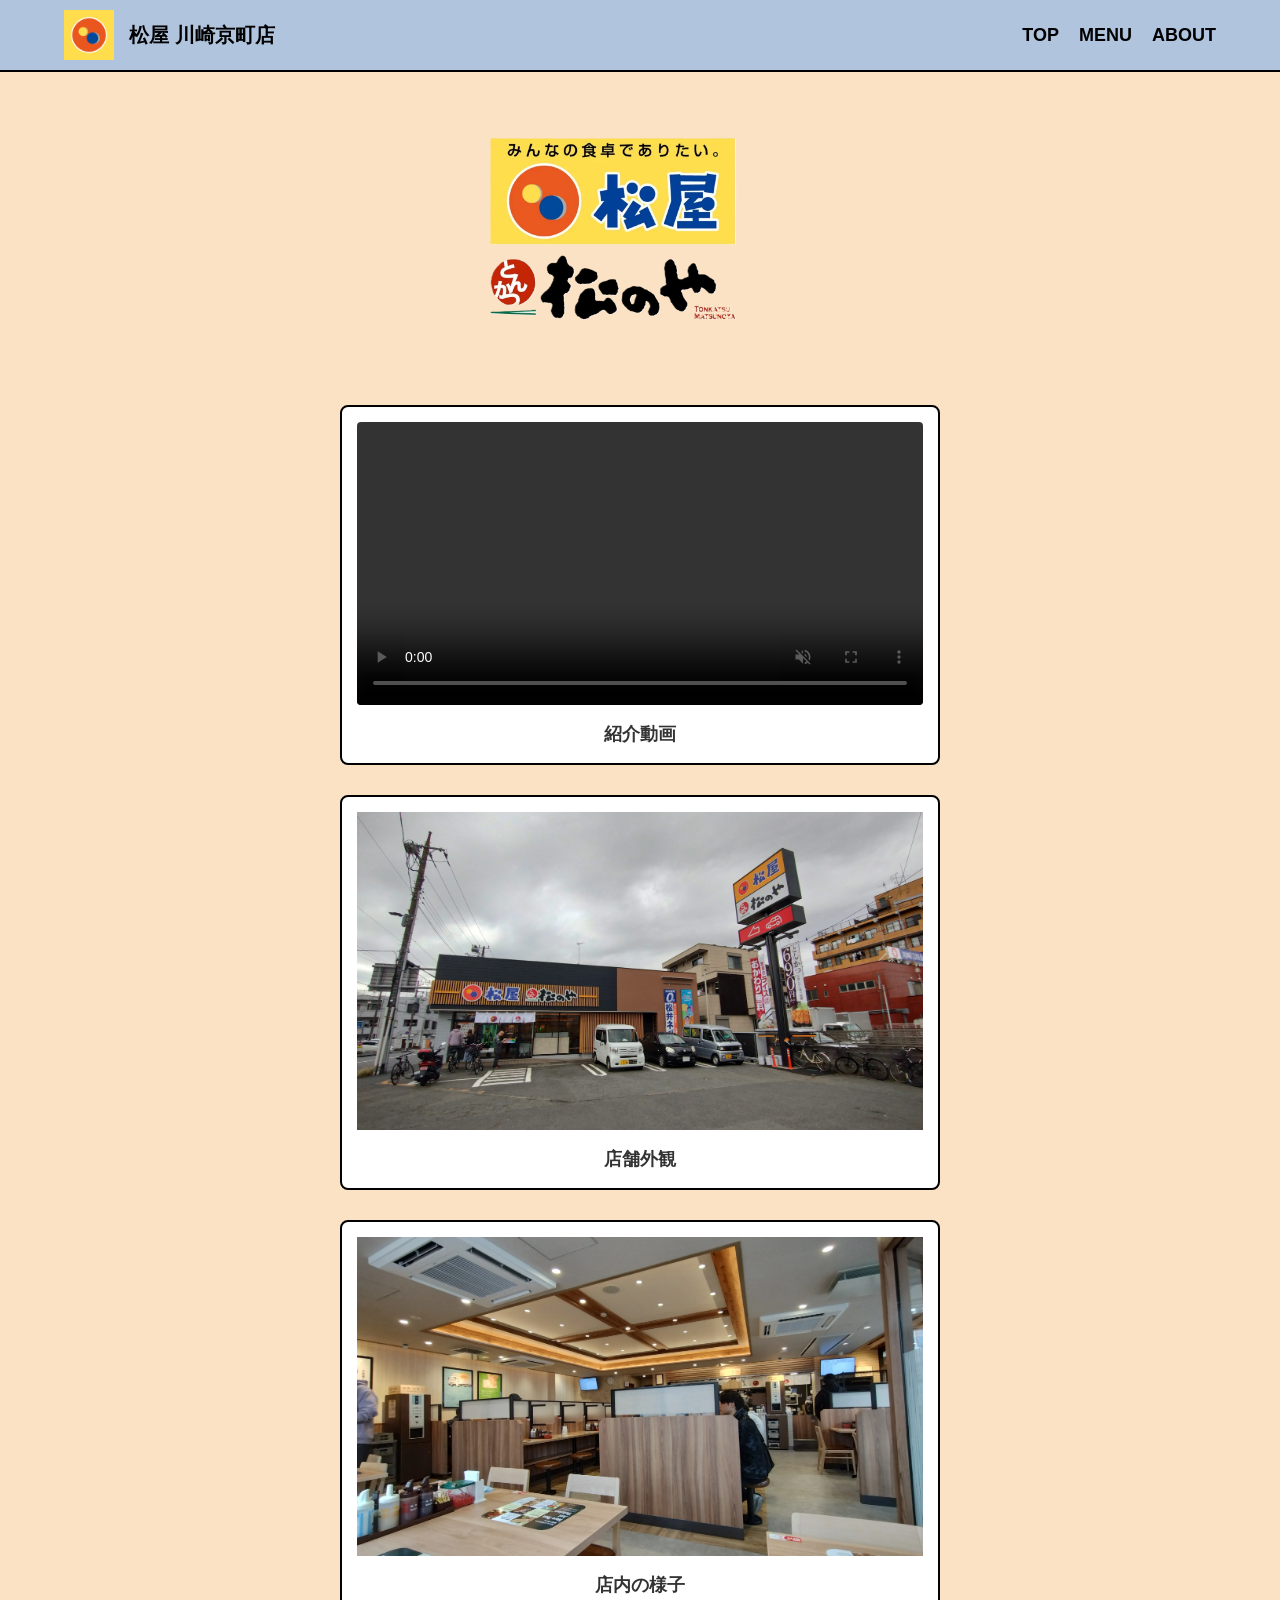
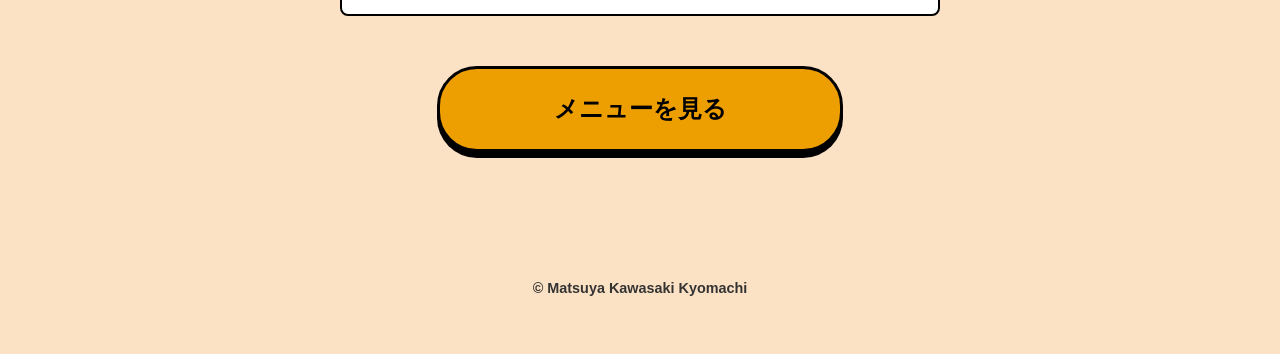
==== index.html @ 9bbebf36 "firstcommit" ====
<!DOCTYPE html>
<html lang="ja">
<head>
    <meta charset="utf-8">
    <meta name="viewport" content="width=device-width, initial-scale=1.0">
    <title>松屋 川崎京町店</title>
    <link rel="stylesheet" href="css/style2.css">
</head>
<body>
    <header class="site-header">
        <div class="logo-area">
            <img src="images/icon.png" alt="店舗ロゴ" class="logo-img">
            <div class="logo-text">松屋 川崎京町店</div>
        </div>
        <nav class="nav">
            <ul>
                <li><a href="index.html">TOP</a></li>
                <li><a href="menu.html">MENU</a></li>
                <li><a href="about.html">ABOUT</a></li>
            </ul>
        </nav>
    </header>

    <main class="container">
        <div class="hero-section">
            <img src="images/logo.png" alt="松屋ロゴ" class="main-logo">
        </div>

        <div class="gallery">
            <div class="photo-card">
                <video src="video/movie.mp4" controls autoplay muted loop class="promo-video" ></video>
                <p>紹介動画</p>
            </div>
            <div class="photo-card">
                <img src="images/gaimen.png" alt="松屋外観">
                <p>店舗外観</p>
            </div>
            <div class="photo-card">
                <img src="images/naimen.png" alt="松屋内観">
                <p>店内の様子</p>
            </div>
        </div>

        <div class="btn-area">
            <a href="menu.html" class="btn-order">メニューを見る</a>
        </div>
    </main>

    <footer>
        <p>&copy; Matsuya Kawasaki Kyomachi</p>
    </footer>
</body>
</html>
---- css/style2.css ----
@charset "UTF-8";

body {
    background-color: #fce2c4;
    color: #333;
    font-family: "Helvetica Neue", Arial, "Hiragino Kaku Gothic ProN", "Hiragino Sans", sans-serif;
    margin: 0;
    text-align: center;
    line-height: 1.6;
    font-weight: bold;
}

.site-header {
    display: flex;
    justify-content: space-between;
    align-items: center;
    padding: 10px 5%;
    background-color: #b0c4de;
    border-bottom: 2px solid #000;
    position: sticky;
    top: 0;
    z-index: 1000;
}

.logo-area {
    display: flex;
    align-items: center;
}

.logo-img {
    height: 50px;
    width: auto;
    margin-right: 15px;
}

.logo-text {
    font-weight: bold;
    font-size: 20px;
    color: #000;
}

.nav ul {
    display: flex;
    list-style: none;
    margin: 0;
    padding: 0;
}

.nav li {
    margin-left: 20px;
}

.nav a {
    text-decoration: none;
    color: #000;
    font-weight: bold;
    font-size: 18px;
    transition: color 0.3s;
}

.nav a:hover {
    color: #cda16f;
}

.container {
    max-width: 800px;
    margin: 0 auto;
    padding: 20px;
}

.hero-section {
    padding: 40px 0;
}

.main-logo {
    max-width: 400px;
    width: 90%;
    height: auto;
}

.gallery {
    display: flex;
    flex-direction: column;
    gap: 30px;
    align-items: center;
}

.photo-card {
    background: #fff;
    padding: 15px;
    border-radius: 8px;
    border: 2px solid #000;
    width: 100%;
    max-width: 600px;
    box-sizing: border-box;
}

.promo-video {
    width: 100%;
    height: auto;
    display: block;
    border-radius: 4px;
}

.photo-card img {
    width: 100%;
    height: auto;
    display: block;
}

.photo-card p {
    margin-top: 15px;
    margin-bottom: 0;
    font-weight: bold;
    font-size: 1.1rem;
}

.btn-area {
    margin: 50px 0;
}

.btn-order {
    display: flex;
    align-items: center;
    justify-content: center;
    background-color: #ed9e01;
    color: #000;
    width: 400px;
    max-width: 90%;
    height: 80px;
    margin: 0 auto;
    text-decoration: none;
    font-weight: bold;
    font-size: 1.5rem;
    border: 3px solid #000;
    border-radius: 40px;
    box-shadow: 0 6px 0 #000;
    transition: all 0.1s;
    position: relative;
    top: 0;
}

.btn-order:hover {
    background-color: #b88d5a;
}

.btn-order:active {
    top: 4px;
    box-shadow: 0 2px 0 #000;
}

footer {
    padding: 40px 0;
    font-size: 0.9rem;
}

@media (max-width: 600px) {
    .site-header {
        flex-direction: column;
        padding: 10px;
    }
    .logo-area {
        margin-bottom: 10px;
    }
    .nav li {
        margin: 0 10px;
    }
}
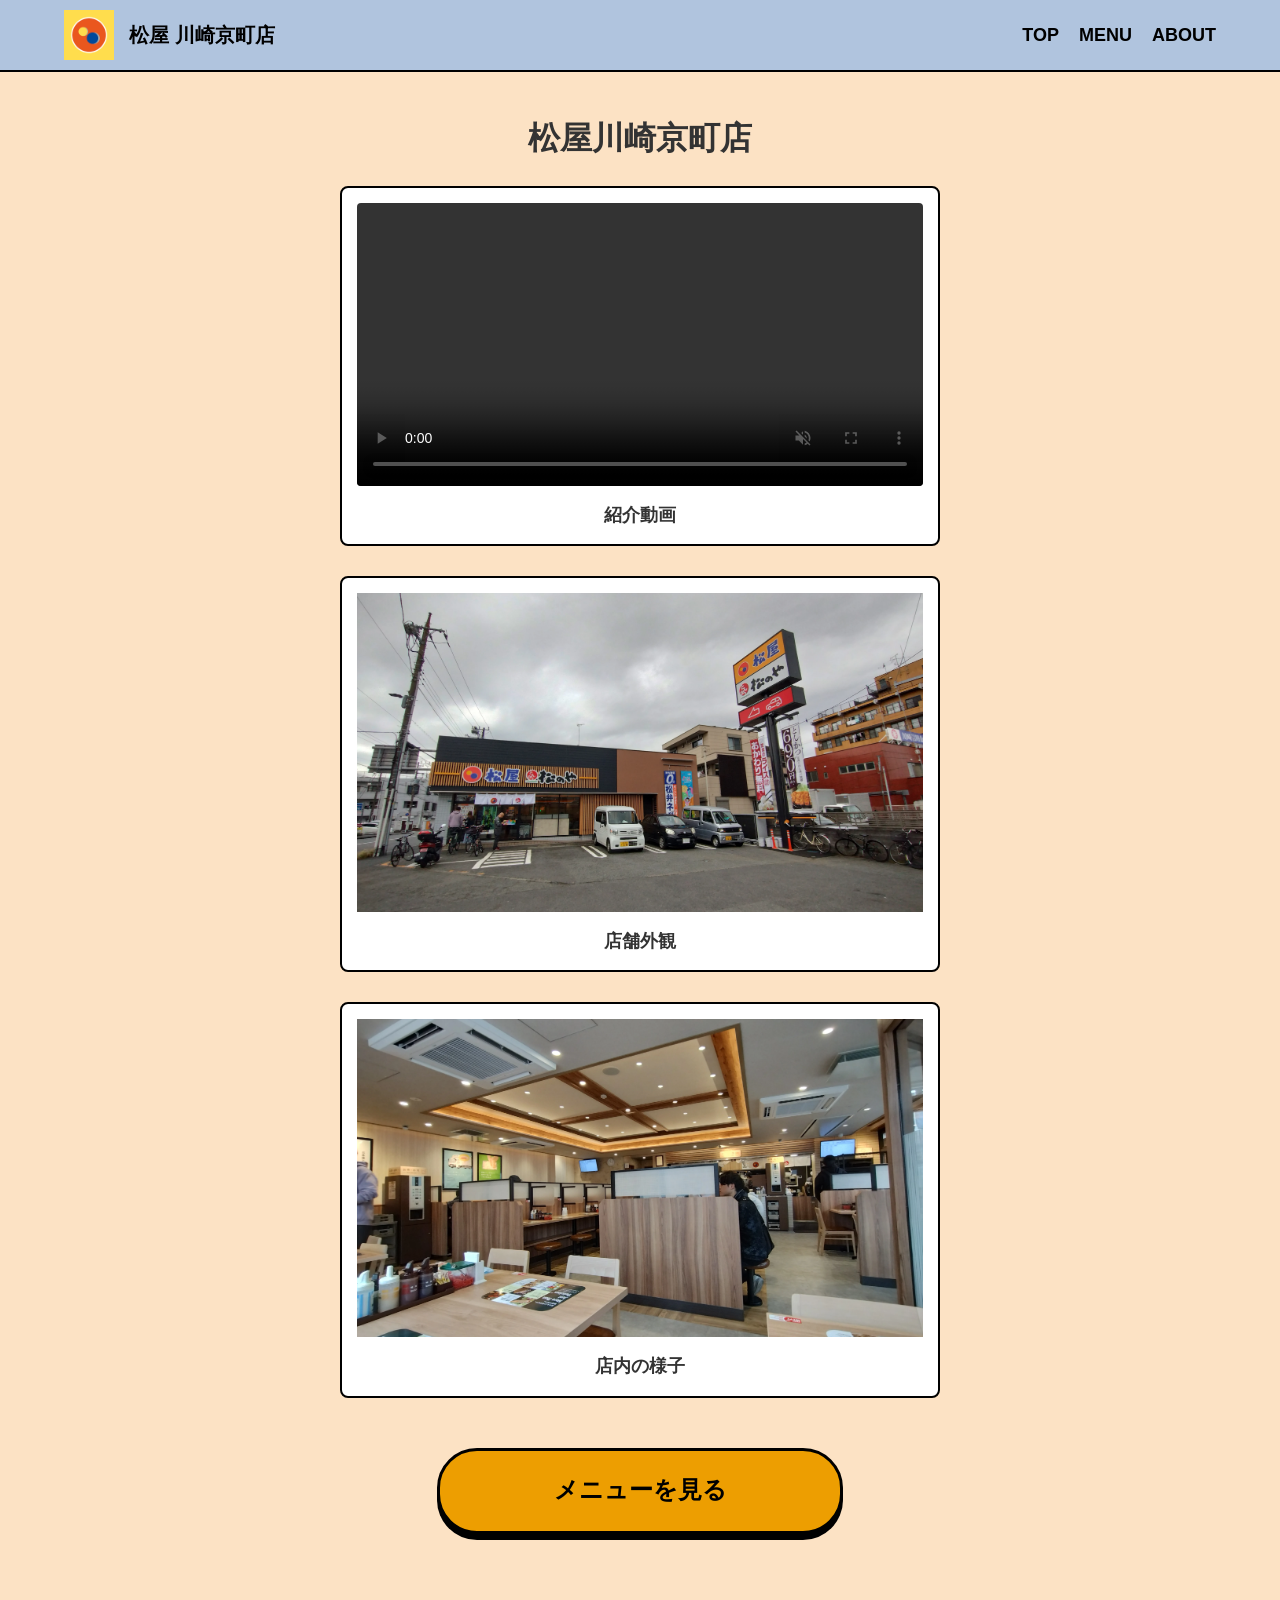
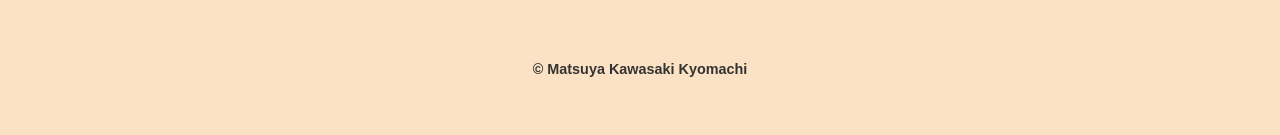
==== commit 1c53fb74: "1" ====
--- a/index.html
+++ b/index.html
@@ -7,6 +7,8 @@
     <link rel="stylesheet" href="css/style2.css">
 </head>
 <body>
+    <scriopt src="js/script.js"></script>
+    <script src="https://cdn.jsdelivr.net/npm/gsap@3.13.0/dist/gsap.min.js"></script>
     <header class="site-header">
         <div class="logo-area">
             <img src="images/icon.png" alt="店舗ロゴ" class="logo-img">
@@ -22,9 +24,7 @@
     </header>
 
     <main class="container">
-        <div class="hero-section">
-            <img src="images/logo.png" alt="松屋ロゴ" class="main-logo">
-        </div>
+        <h1>松屋川崎京町店</h1>
 
         <div class="gallery">
             <div class="photo-card">
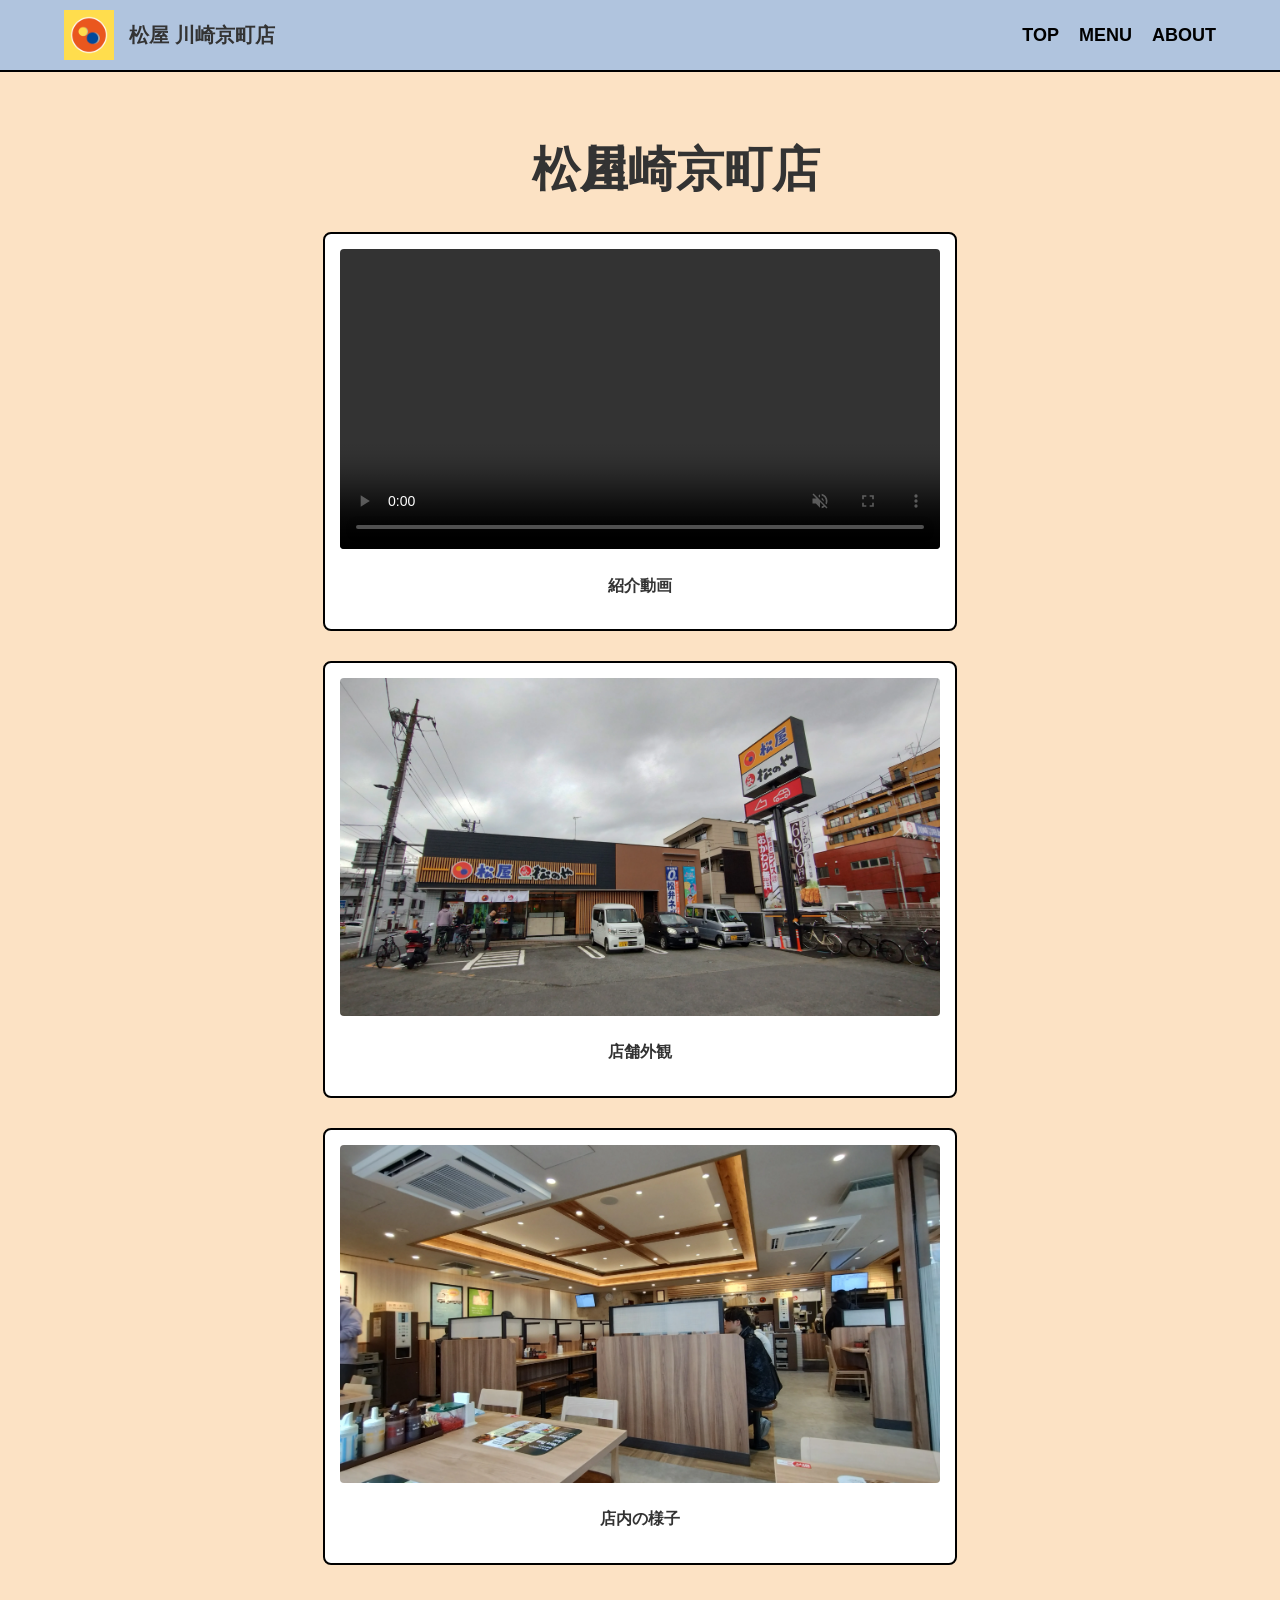
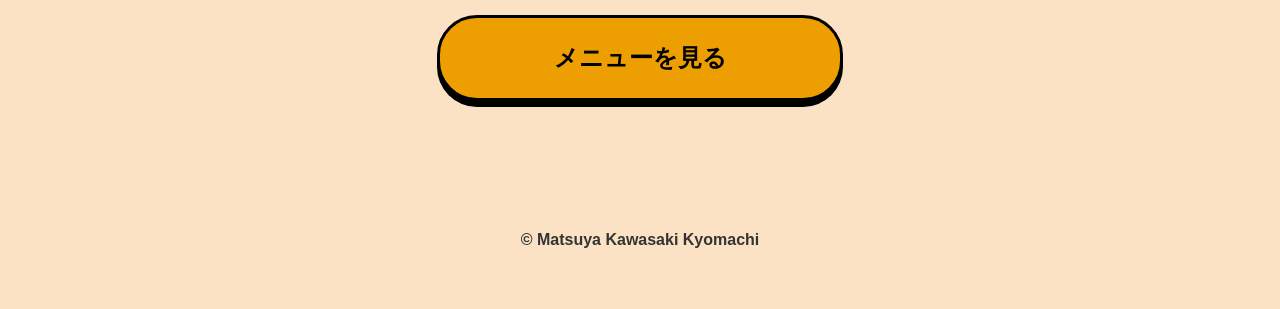
==== commit b386e4c9: "2" ====
--- a/index.html
+++ b/index.html
@@ -7,8 +7,10 @@
     <link rel="stylesheet" href="css/style2.css">
 </head>
 <body>
-    <scriopt src="js/script.js"></script>
+
     <script src="https://cdn.jsdelivr.net/npm/gsap@3.13.0/dist/gsap.min.js"></script>
+    <script src="js/script.js"></script>
+
     <header class="site-header">
         <div class="logo-area">
             <img src="images/icon.png" alt="店舗ロゴ" class="logo-img">
@@ -24,11 +26,14 @@
     </header>
 
     <main class="container">
-        <h1>松屋川崎京町店</h1>
+        <h1 class="title">
+            <span id="matsuya">松屋</span>
+            <span id="kawasaki">川崎京町店</span>
+        </h1>
 
         <div class="gallery">
             <div class="photo-card">
-                <video src="video/movie.mp4" controls autoplay muted loop class="promo-video" ></video>
+                <video src="video/movie.mp4" controls autoplay muted loop class="promo-video"></video>
                 <p>紹介動画</p>
             </div>
             <div class="photo-card">
@@ -49,5 +54,6 @@
     <footer>
         <p>&copy; Matsuya Kawasaki Kyomachi</p>
     </footer>
+
 </body>
-</html>+</html>
--- a/css/style2.css
+++ b/css/style2.css
@@ -29,14 +29,11 @@
 
 .logo-img {
     height: 50px;
-    width: auto;
     margin-right: 15px;
 }
 
 .logo-text {
-    font-weight: bold;
     font-size: 20px;
-    color: #000;
 }
 
 .nav ul {
@@ -53,13 +50,7 @@
 .nav a {
     text-decoration: none;
     color: #000;
-    font-weight: bold;
     font-size: 18px;
-    transition: color 0.3s;
-}
-
-.nav a:hover {
-    color: #cda16f;
 }
 
 .container {
@@ -68,14 +59,20 @@
     padding: 20px;
 }
 
-.hero-section {
-    padding: 40px 0;
+.title {
+    position: relative;
+    height: 60px;
+    margin: 40px 0;
+    font-size: 48px;
+    overflow: hidden;
 }
 
-.main-logo {
-    max-width: 400px;
-    width: 90%;
-    height: auto;
+.title span {
+    position: absolute;
+    top: 0;
+    left: 50%;
+    transform: translateX(-50%);
+    white-space: nowrap;
 }
 
 .gallery {
@@ -92,27 +89,12 @@
     border: 2px solid #000;
     width: 100%;
     max-width: 600px;
-    box-sizing: border-box;
 }
 
-.promo-video {
-    width: 100%;
-    height: auto;
-    display: block;
-    border-radius: 4px;
-}
-
+.promo-video,
 .photo-card img {
     width: 100%;
-    height: auto;
-    display: block;
-}
-
-.photo-card p {
-    margin-top: 15px;
-    margin-bottom: 0;
-    font-weight: bold;
-    font-size: 1.1rem;
+    border-radius: 4px;
 }
 
 .btn-area {
@@ -124,45 +106,18 @@
     align-items: center;
     justify-content: center;
     background-color: #ed9e01;
-    color: #000;
     width: 400px;
     max-width: 90%;
     height: 80px;
     margin: 0 auto;
-    text-decoration: none;
-    font-weight: bold;
     font-size: 1.5rem;
     border: 3px solid #000;
     border-radius: 40px;
+    text-decoration: none;
+    color: #000;
     box-shadow: 0 6px 0 #000;
-    transition: all 0.1s;
-    position: relative;
-    top: 0;
-}
-
-.btn-order:hover {
-    background-color: #b88d5a;
-}
-
-.btn-order:active {
-    top: 4px;
-    box-shadow: 0 2px 0 #000;
 }
 
 footer {
     padding: 40px 0;
-    font-size: 0.9rem;
 }
-
-@media (max-width: 600px) {
-    .site-header {
-        flex-direction: column;
-        padding: 10px;
-    }
-    .logo-area {
-        margin-bottom: 10px;
-    }
-    .nav li {
-        margin: 0 10px;
-    }
-}
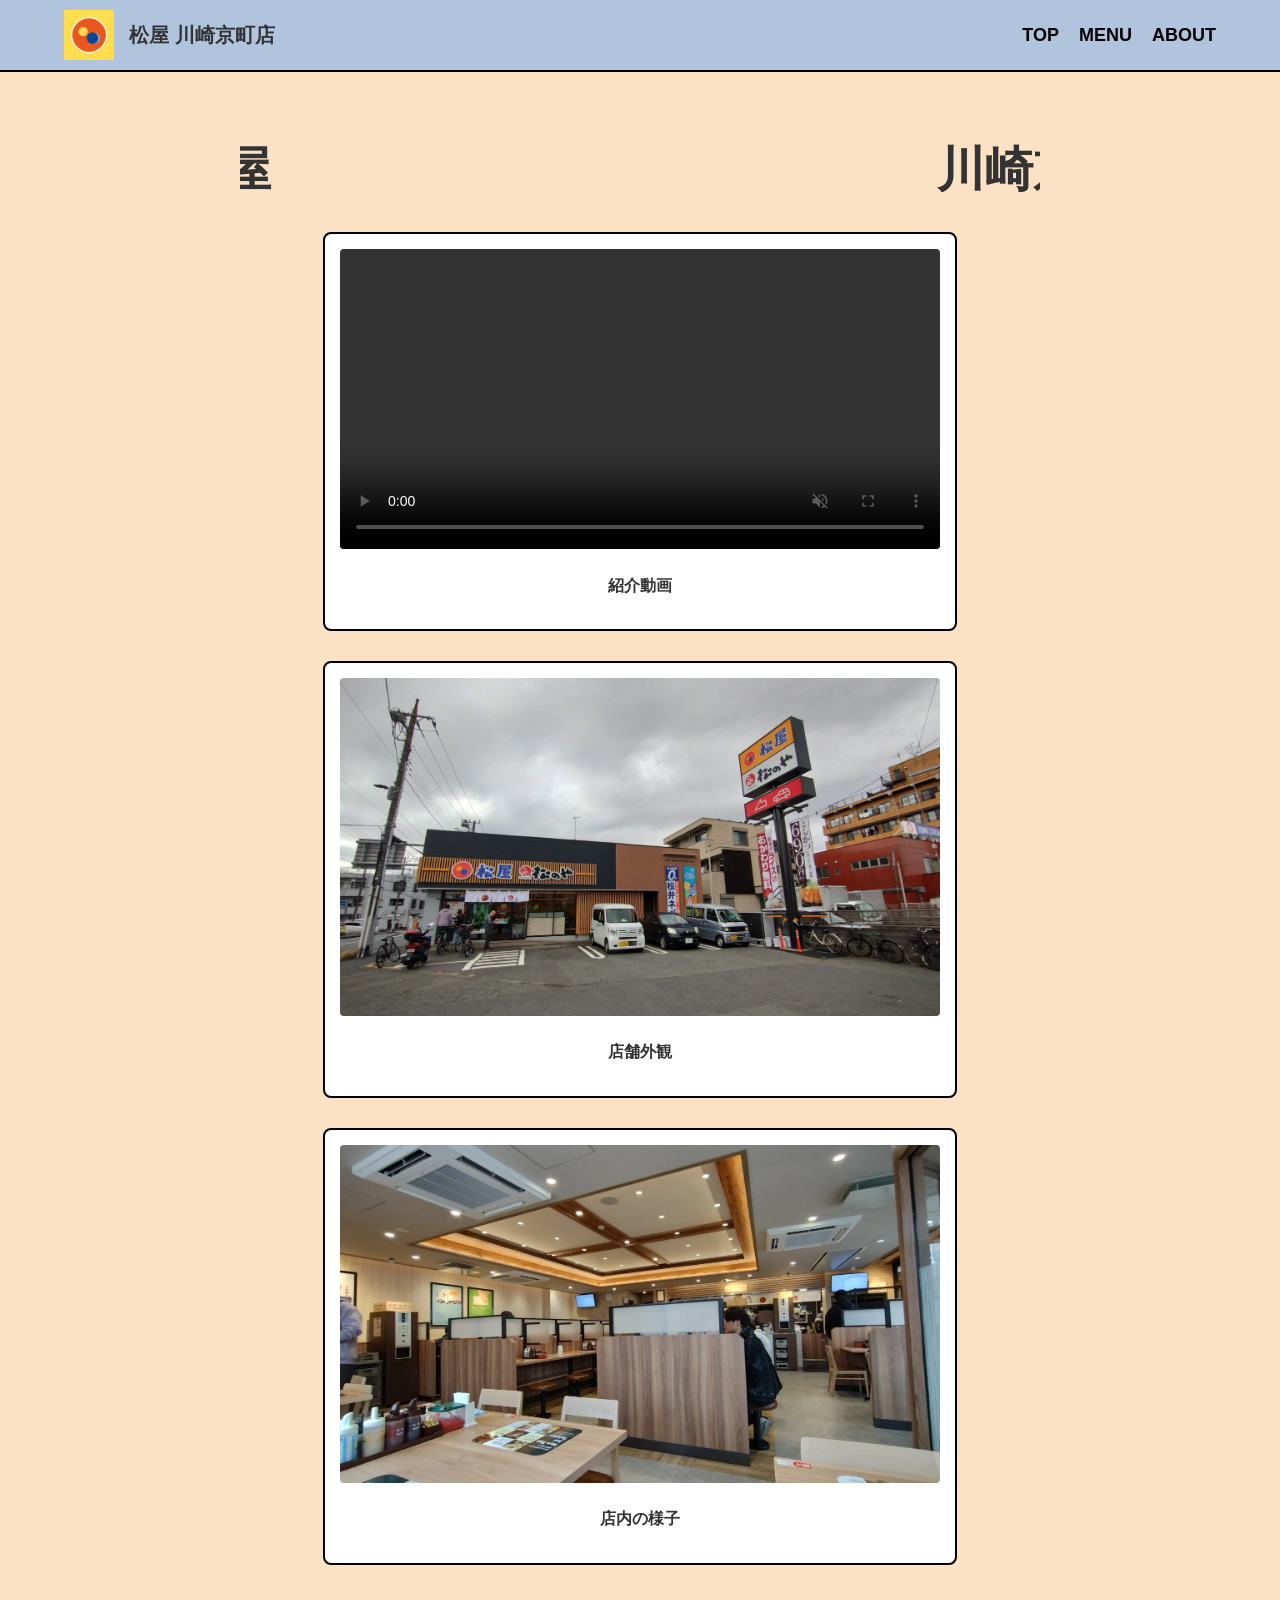
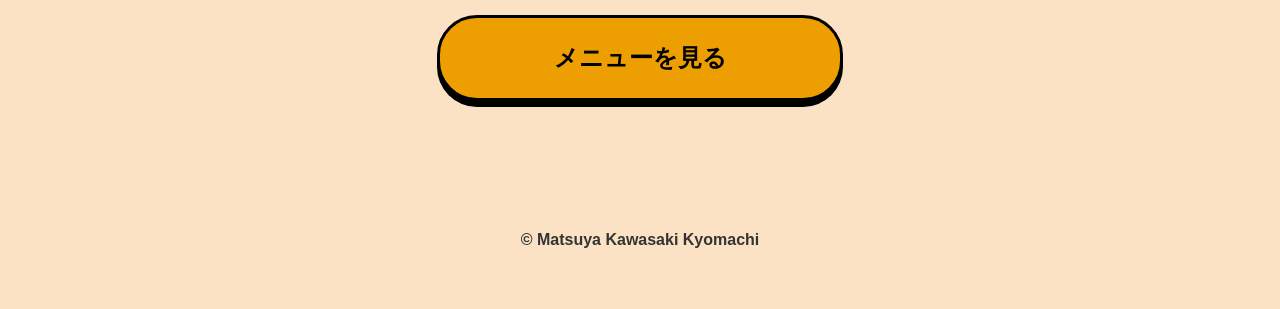
==== commit 9d323c02: "5" ====
--- a/index.html
+++ b/index.html
@@ -1,59 +1,60 @@
 <!DOCTYPE html>
 <html lang="ja">
-<head>
-    <meta charset="utf-8">
-    <meta name="viewport" content="width=device-width, initial-scale=1.0">
-    <title>松屋 川崎京町店</title>
-    <link rel="stylesheet" href="css/style2.css">
-</head>
-<body>
-
+    <head>
+        <meta charset="utf-8">
+        <meta name="viewport" content="width=device-width, initial-scale=1.0">
+        <title>松屋 川崎京町店</title>
+        <link rel="stylesheet" href="css/style2.css">
+    </head>
+    
     <script src="https://cdn.jsdelivr.net/npm/gsap@3.13.0/dist/gsap.min.js"></script>
     <script src="js/script.js"></script>
 
-    <header class="site-header">
-        <div class="logo-area">
-            <img src="images/icon.png" alt="店舗ロゴ" class="logo-img">
-            <div class="logo-text">松屋 川崎京町店</div>
-        </div>
-        <nav class="nav">
-            <ul>
-                <li><a href="index.html">TOP</a></li>
-                <li><a href="menu.html">MENU</a></li>
-                <li><a href="about.html">ABOUT</a></li>
-            </ul>
-        </nav>
-    </header>
+    <body>
 
-    <main class="container">
-        <h1 class="title">
-            <span id="matsuya">松屋</span>
-            <span id="kawasaki">川崎京町店</span>
-        </h1>
+        <header class="site-header">
+            <div class="logo-area">
+                <img src="images/icon.png" alt="店舗ロゴ" class="logo-img">
+                <div class="logo-text">松屋 川崎京町店</div>
+            </div>
+            <nav class="nav">
+                <ul>
+                    <li><a href="index.html">TOP</a></li>
+                    <li><a href="menu.html">MENU</a></li>
+                    <li><a href="about.html">ABOUT</a></li>
+                </ul>
+            </nav>
+        </header>
 
-        <div class="gallery">
-            <div class="photo-card">
-                <video src="video/movie.mp4" controls autoplay muted loop class="promo-video"></video>
-                <p>紹介動画</p>
+        <main class="container">
+            <h1 class="title">
+                <span id="matsuya">松屋</span>
+                <span id="kawasaki">川崎京町店</span>
+            </h1>
+
+            <div class="gallery">
+                <div class="photo-card">
+                    <video src="video/movie.mp4" controls autoplay muted loop class="promo-video"></video>
+                    <p>紹介動画</p>
+                </div>
+                <div class="photo-card">
+                    <img src="images/gaimen.png" alt="松屋外観">
+                    <p>店舗外観</p>
+                </div>
+                <div class="photo-card">
+                    <img src="images/naimen.png" alt="松屋内観">
+                    <p>店内の様子</p>
+                </div>
             </div>
-            <div class="photo-card">
-                <img src="images/gaimen.png" alt="松屋外観">
-                <p>店舗外観</p>
+
+            <div class="btn-area">
+                <a href="menu.html" class="btn-order">メニューを見る</a>
             </div>
-            <div class="photo-card">
-                <img src="images/naimen.png" alt="松屋内観">
-                <p>店内の様子</p>
-            </div>
-        </div>
+        </main>
 
-        <div class="btn-area">
-            <a href="menu.html" class="btn-order">メニューを見る</a>
-        </div>
-    </main>
+        <footer>
+            <p>&copy; Matsuya Kawasaki Kyomachi</p>
+        </footer>
 
-    <footer>
-        <p>&copy; Matsuya Kawasaki Kyomachi</p>
-    </footer>
-
-</body>
+    </body>
 </html>
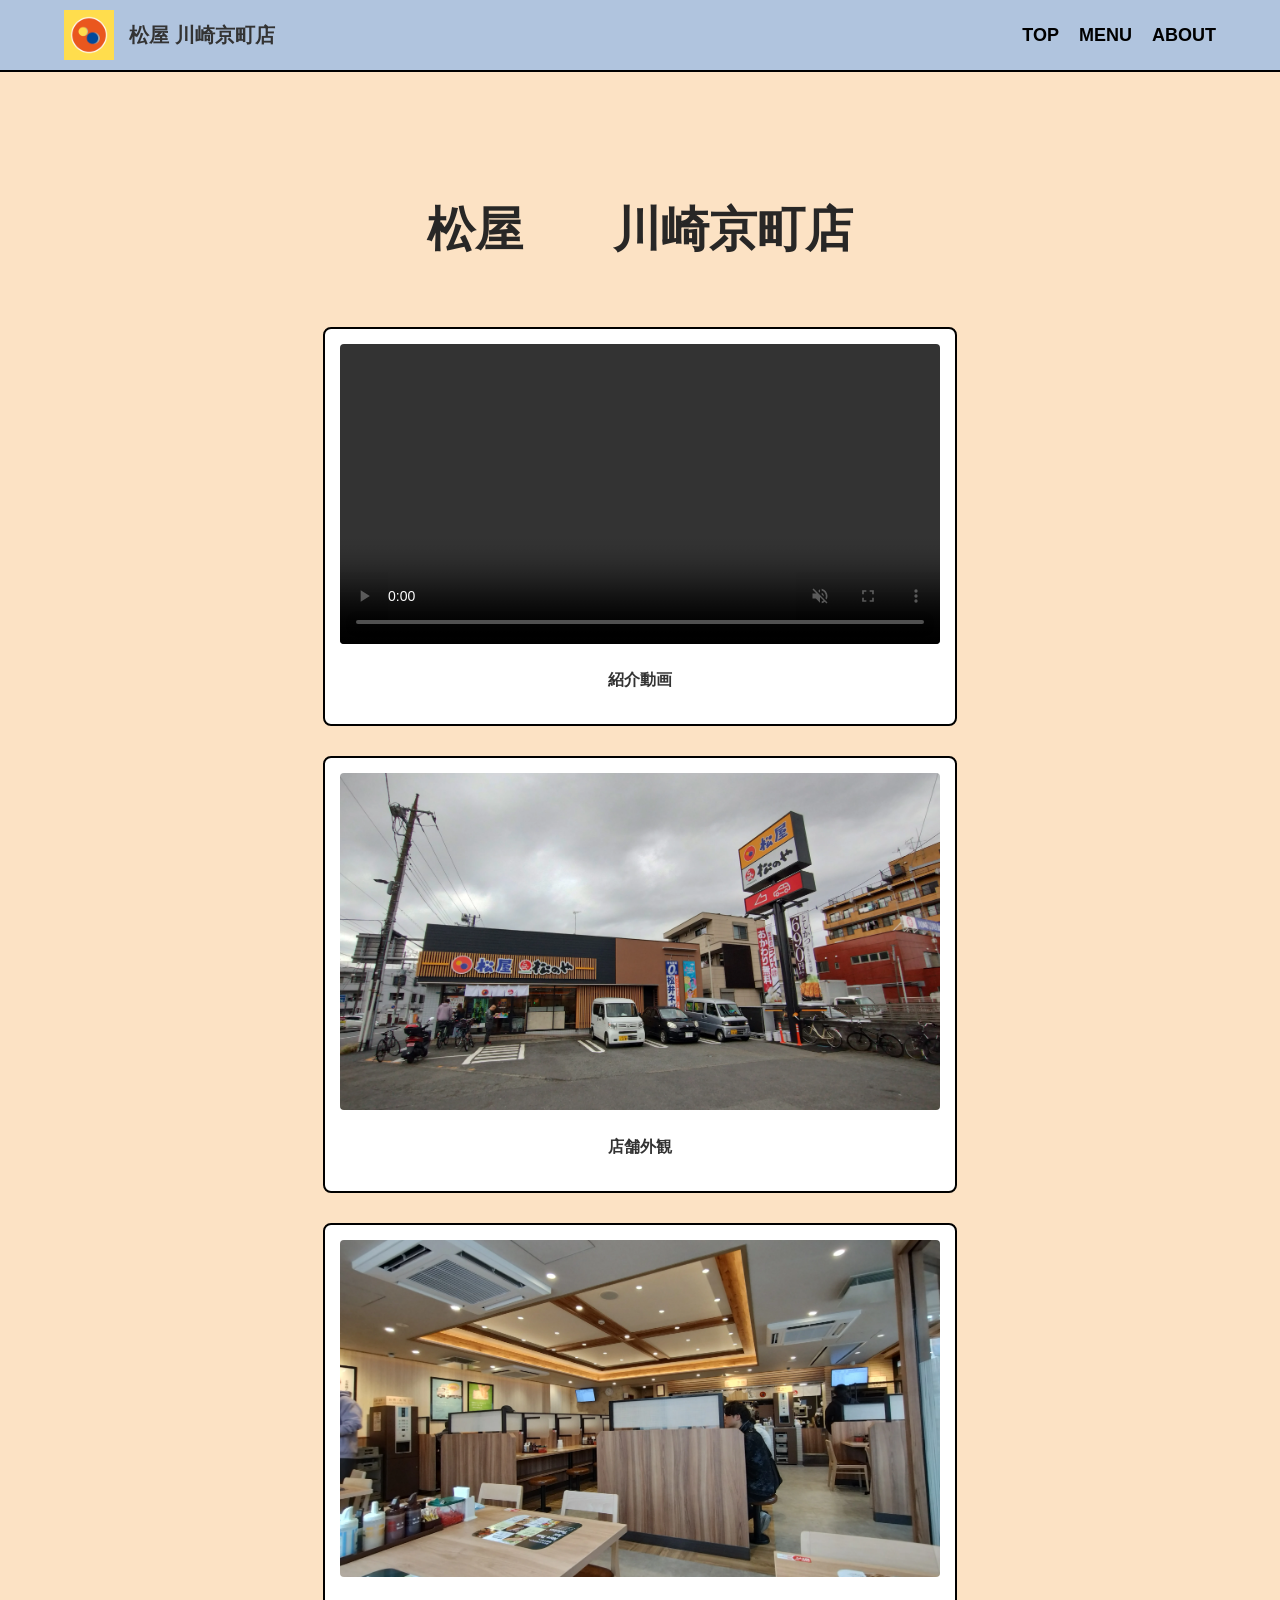
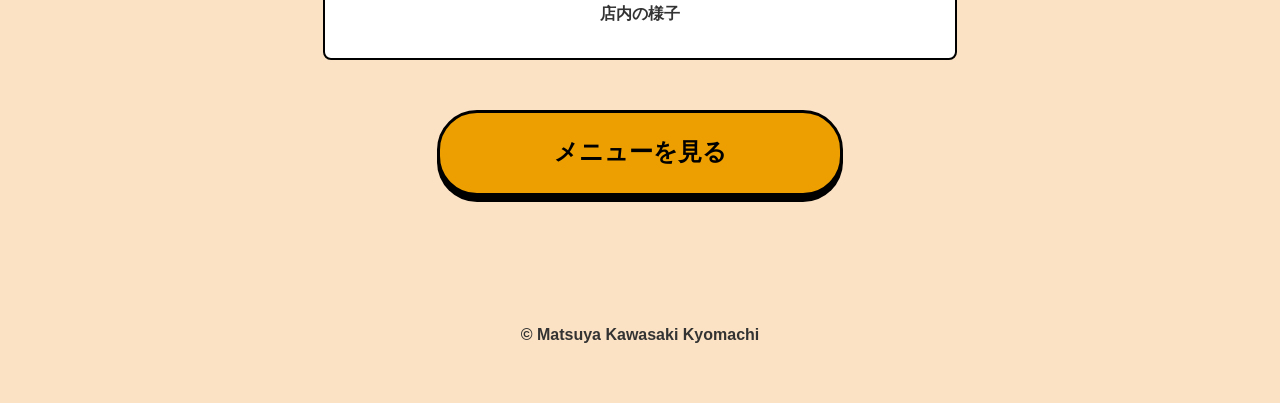
==== commit e7ea043f: "22" ====
--- a/index.html
+++ b/index.html
@@ -6,7 +6,7 @@
         <title>松屋 川崎京町店</title>
         <link rel="stylesheet" href="css/style2.css">
     </head>
-    
+
     <script src="https://cdn.jsdelivr.net/npm/gsap@3.13.0/dist/gsap.min.js"></script>
     <script src="js/script.js"></script>
 
@@ -31,6 +31,8 @@
                 <span id="matsuya">松屋</span>
                 <span id="kawasaki">川崎京町店</span>
             </h1>
+
+            <br>
 
             <div class="gallery">
                 <div class="photo-card">
--- a/css/style2.css
+++ b/css/style2.css
@@ -60,20 +60,37 @@
 }
 
 .title {
-    position: relative;
-    height: 60px;
-    margin: 40px 0;
-    font-size: 48px;
-    overflow: hidden;
+  font-size: 48px;
+  font-weight: bold;
+  text-align: center;
+  user-select: none;
+  margin-top: 100px;
+  display: flex;
+  justify-content: center;
+  gap: 10px;
+  opacity: 0;
+  transform-origin: center bottom;
+  position: relative;
 }
 
 .title span {
-    position: absolute;
-    top: 0;
-    left: 50%;
-    transform: translateX(-50%);
-    white-space: nowrap;
+  position: relative;
+  display: inline-block;
+  white-space: nowrap;
+  color: #222;
 }
+
+.title::after {
+  content: "";
+  position: absolute;
+  bottom: -5px;
+  left: 0;
+  height: 4px;
+  width: 0;
+  background: #f39c12;
+  border-radius: 2px;
+}
+
 
 .gallery {
     display: flex;
